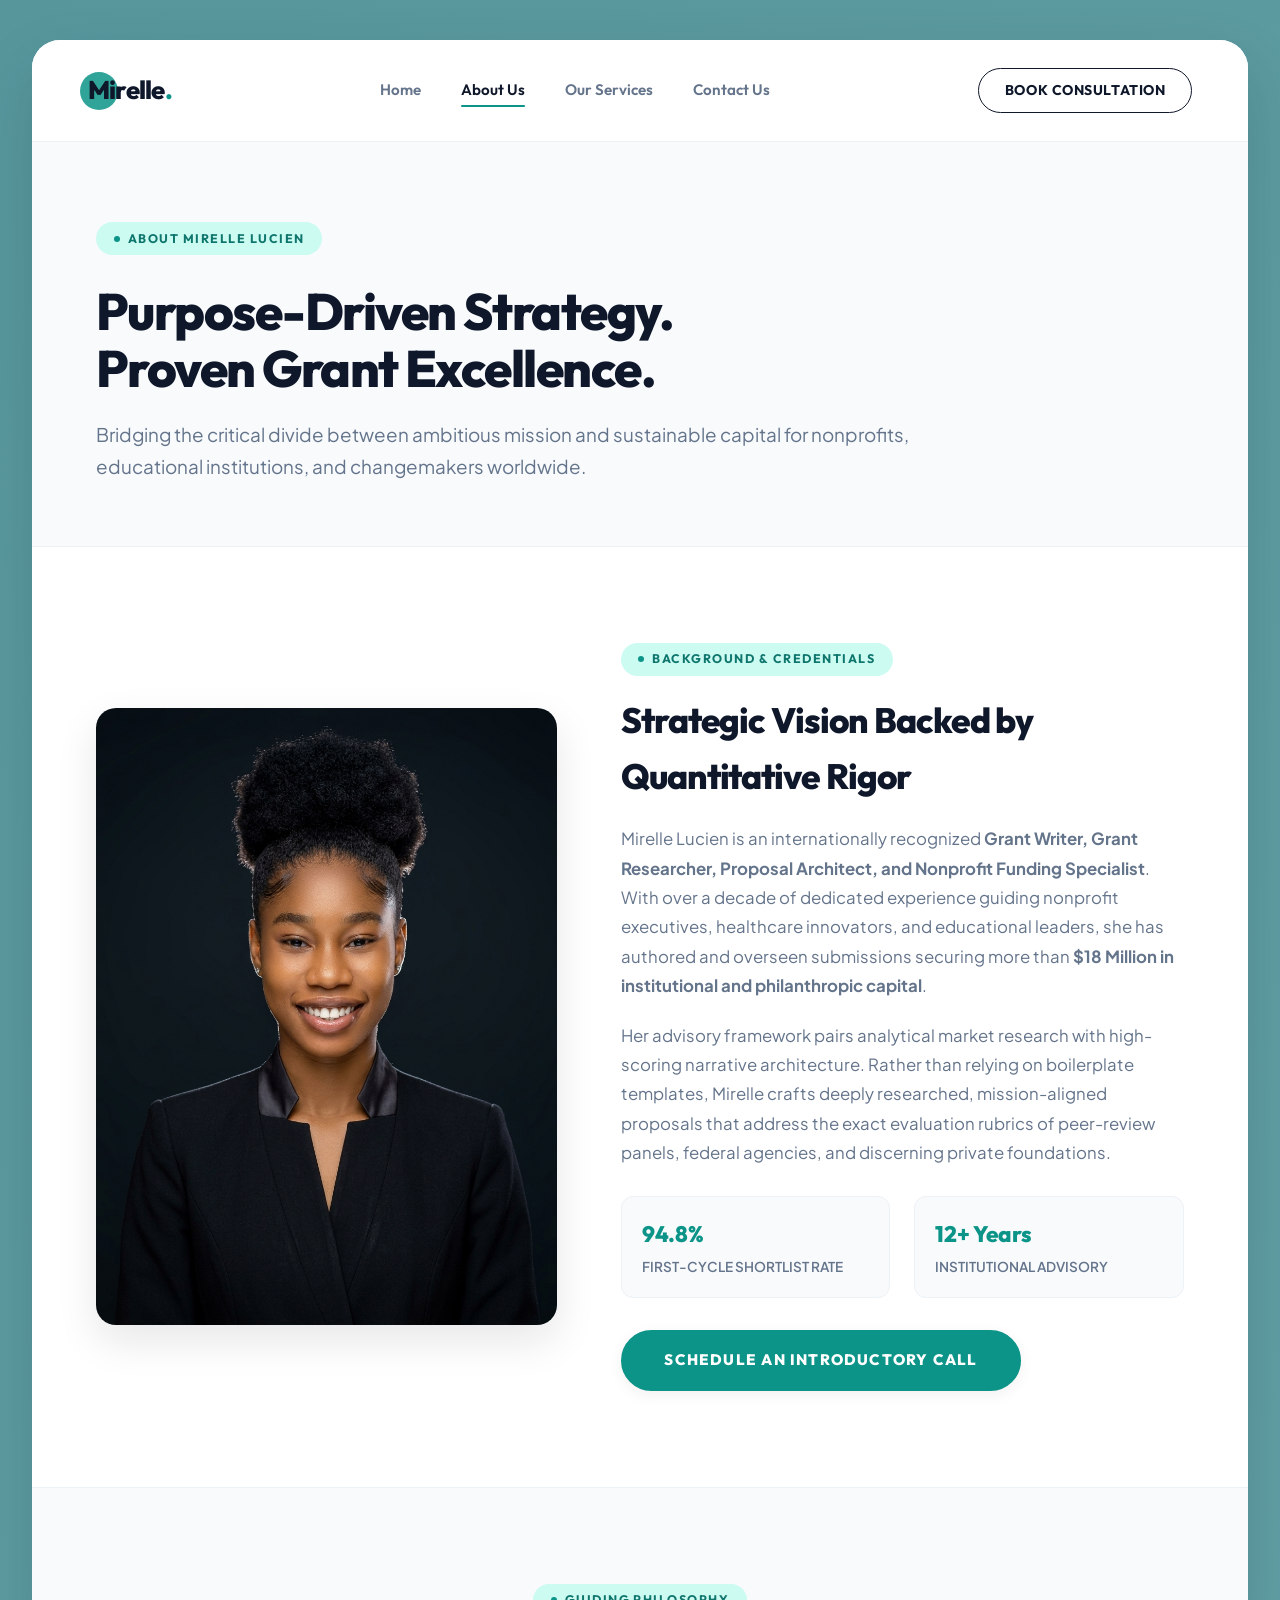
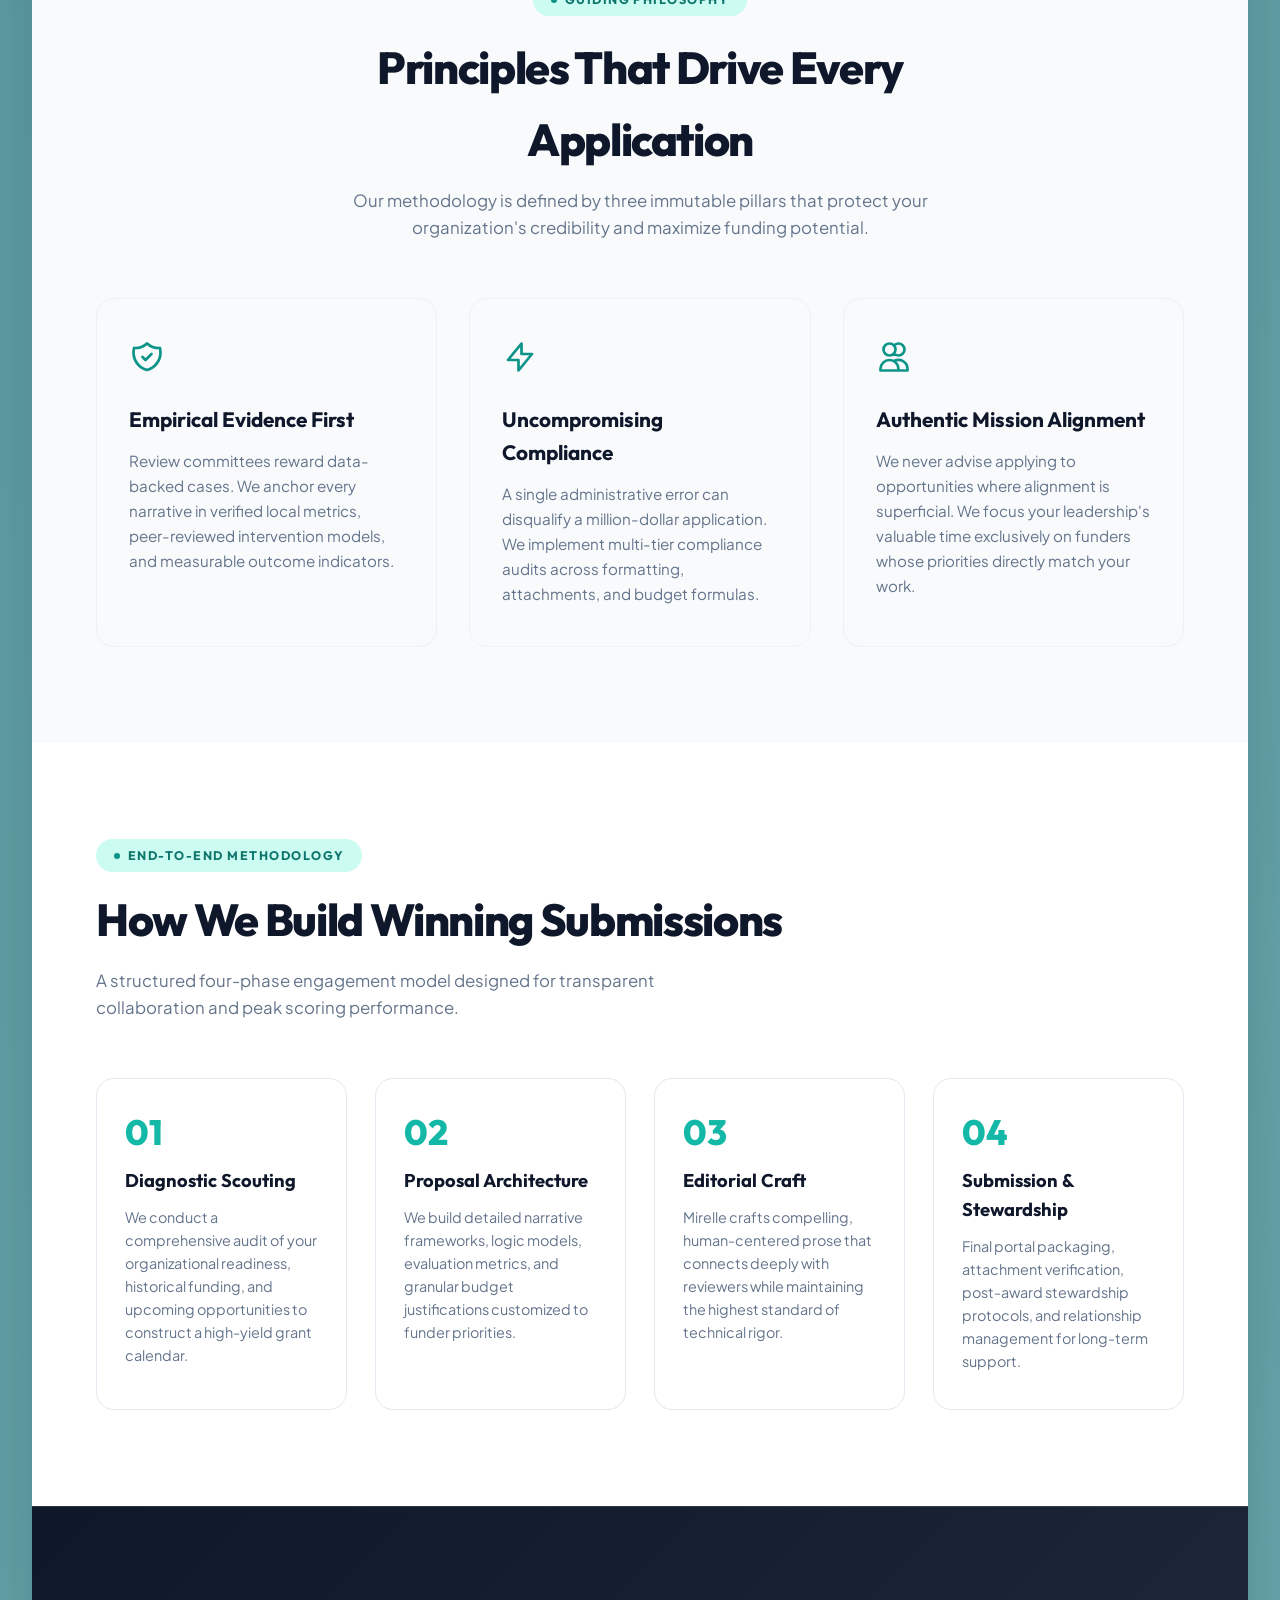
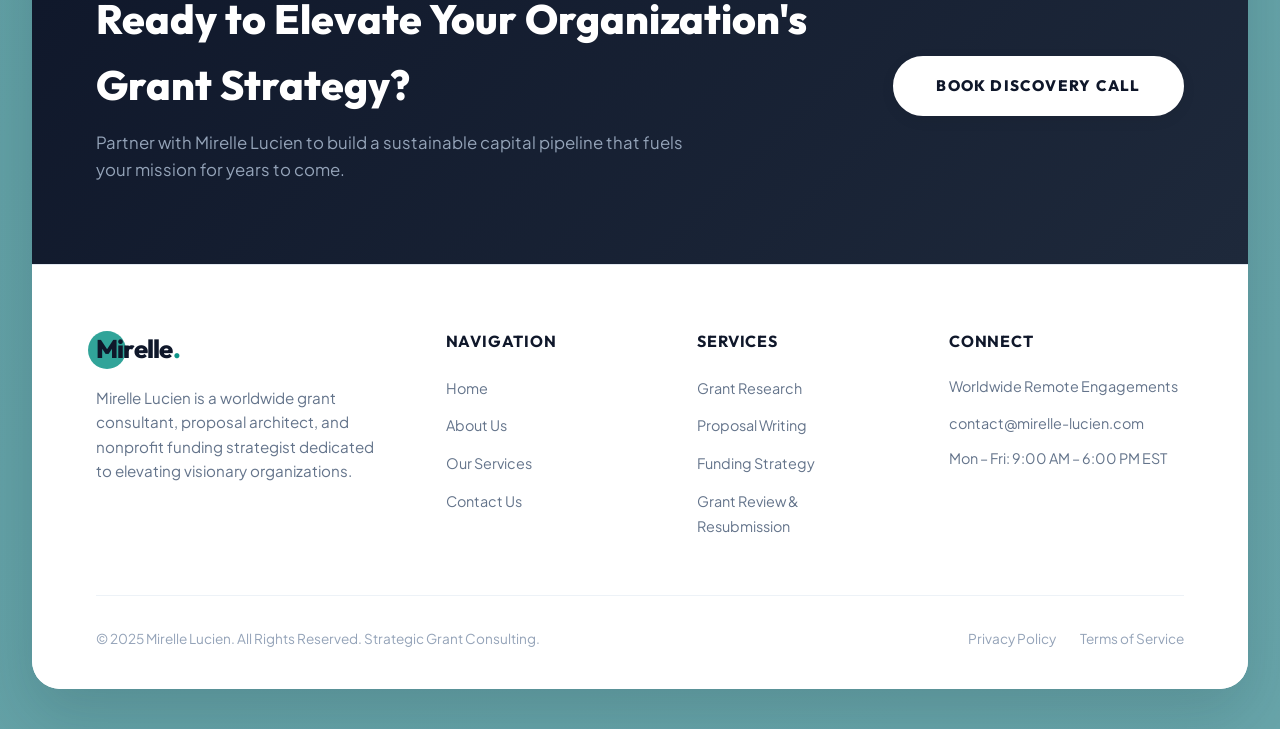
==== about.html @ 36397c17 "feat: complete 4-page website redesign matching reference layout" ====
<!DOCTYPE html>
<html lang="en">
<head>
  <meta charset="UTF-8">
  <meta name="viewport" content="width=device-width, initial-scale=1.0">
  <title>About Mirelle Lucien — Strategic Grant Consultant & Funding Specialist</title>
  <meta name="description" content="Learn about Mirelle Lucien's background, methodology, and track record securing over $18M in grant awards for non-profits and institutions worldwide.">
  
  <!-- Favicon -->
  <link rel="icon" href="data:image/svg+xml,<svg xmlns=%22http://www.w3.org/2000/svg%22 viewBox=%220 0 100 100%22><circle cx=%2250%22 cy=%2250%22 r=%2250%22 fill=%22%230d9488%22/><text y=%22.7em%22 x=%2250%22 text-anchor=%22middle%22 font-size=%2260%22 font-family=%22sans-serif%22 font-weight=%22bold%22 fill=%22white%22>M</text></svg>">

  <!-- Stylesheet -->
  <link rel="stylesheet" href="styles.css">
</head>
<body>

  <!-- OUTER CANVAS WRAPPER -->
  <div class="page-canvas-wrapper">
    <main class="main-floating-card">

      <!-- ======================================================================
           HEADER NAVIGATION
           ====================================================================== -->
      <header class="site-header" id="siteHeader">
        <div class="header-container">
          <a href="index.html" class="brand-logo" aria-label="Mirelle Lucien Homepage">
            <span class="logo-bubble-accent" aria-hidden="true"></span>
            <span class="logo-text">Mirelle<span class="logo-dot">.</span></span>
          </a>

          <nav class="desktop-nav" aria-label="Primary Navigation">
            <a href="index.html" class="nav-link">Home</a>
            <a href="about.html" class="nav-link active">About Us</a>
            <a href="services.html" class="nav-link">Our Services</a>
            <a href="contact.html" class="nav-link">Contact Us</a>
          </nav>

          <div class="header-actions">
            <a href="contact.html" class="btn-header-cta">Book Consultation</a>
            <button class="mobile-menu-trigger" id="mobileMenuOpen" aria-label="Open mobile menu">
              <span></span>
              <span></span>
              <span></span>
            </button>
          </div>
        </div>
      </header>

      <!-- Mobile Navigation Drawer -->
      <div class="mobile-drawer-overlay" id="mobileDrawerOverlay"></div>
      <aside class="mobile-nav-drawer" id="mobileNavDrawer" aria-label="Mobile Navigation">
        <div class="drawer-header">
          <a href="index.html" class="brand-logo">
            <span class="logo-bubble-accent" aria-hidden="true"></span>
            <span class="logo-text">Mirelle<span class="logo-dot">.</span></span>
          </a>
          <button class="drawer-close" id="mobileMenuClose" aria-label="Close menu">&times;</button>
        </div>

        <nav class="mobile-links">
          <a href="index.html" class="mobile-link">Home</a>
          <a href="about.html" class="mobile-link active">About Us</a>
          <a href="services.html" class="mobile-link">Our Services</a>
          <a href="contact.html" class="mobile-link">Contact Us</a>
        </nav>

        <div style="margin-top: auto;">
          <a href="contact.html" class="btn-ref-pill btn-ref-pill-teal" style="width: 100%; text-align: center;">Book Consultation</a>
          <p style="font-size: 0.85rem; color: var(--text-muted); text-align: center; margin-top: 1rem;">
            Serving Visionary Clients Worldwide
          </p>
        </div>
      </aside>

      <!-- ======================================================================
           INNER PAGE HERO
           ====================================================================== -->
      <section class="inner-page-hero">
        <div class="inner-hero-container">
          <div class="hero-eyebrow-pill">
            <span class="hero-eyebrow-dot"></span>
            About Mirelle Lucien
          </div>
          <h1 class="inner-page-title">
            Purpose-Driven Strategy. <br>
            <span class="text-teal-highlight">Proven Grant Excellence.</span>
          </h1>
          <p class="inner-page-lead">
            Bridging the critical divide between ambitious mission and sustainable capital for nonprofits, educational institutions, and changemakers worldwide.
          </p>
        </div>
      </section>

      <!-- ======================================================================
           EDITORIAL BIOGRAPHY & PORTRAIT
           ====================================================================== -->
      <section class="about-editorial-section">
        <div class="about-editorial-grid">
          
          <!-- Portrait Image Frame -->
          <div class="about-img-frame">
            <img 
              src="assets/images/mirelle-portrait-suit.jpg" 
              alt="Mirelle Lucien — Grant Writer & Nonprofit Funding Specialist"
            >
          </div>

          <!-- Editorial Narrative -->
          <div>
            <div class="hero-eyebrow-pill" style="margin-bottom: 1rem;">
              <span class="hero-eyebrow-dot"></span>
              Background & Credentials
            </div>
            <h2 class="section-main-title" style="font-size: 2.2rem; margin-bottom: 1.25rem;">
              Strategic Vision Backed by Quantitative Rigor
            </h2>
            <p style="color: var(--text-muted); font-size: 1.05rem; line-height: 1.75; margin-bottom: 1.25rem;">
              Mirelle Lucien is an internationally recognized <strong>Grant Writer, Grant Researcher, Proposal Architect, and Nonprofit Funding Specialist</strong>. With over a decade of dedicated experience guiding nonprofit executives, healthcare innovators, and educational leaders, she has authored and overseen submissions securing more than <strong>$18 Million in institutional and philanthropic capital</strong>.
            </p>
            <p style="color: var(--text-muted); font-size: 1.05rem; line-height: 1.75; margin-bottom: 1.75rem;">
              Her advisory framework pairs analytical market research with high-scoring narrative architecture. Rather than relying on boilerplate templates, Mirelle crafts deeply researched, mission-aligned proposals that address the exact evaluation rubrics of peer-review panels, federal agencies, and discerning private foundations.
            </p>

            <div style="display: grid; grid-template-columns: 1fr 1fr; gap: 1.5rem; margin-bottom: 2rem;">
              <div style="padding: 1.25rem; background: var(--hero-bg); border-radius: 12px; border: 1px solid var(--surface-border-subtle);">
                <div style="font-family: var(--font-heading); font-size: 1.4rem; font-weight: 800; color: var(--teal-primary);">94.8%</div>
                <div style="font-size: 0.85rem; color: var(--text-muted); font-weight: 600; text-transform: uppercase; margin-top: 0.2rem;">First-Cycle Shortlist Rate</div>
              </div>
              <div style="padding: 1.25rem; background: var(--hero-bg); border-radius: 12px; border: 1px solid var(--surface-border-subtle);">
                <div style="font-family: var(--font-heading); font-size: 1.4rem; font-weight: 800; color: var(--teal-primary);">12+ Years</div>
                <div style="font-size: 0.85rem; color: var(--text-muted); font-weight: 600; text-transform: uppercase; margin-top: 0.2rem;">Institutional Advisory</div>
              </div>
            </div>

            <a href="contact.html" class="btn-ref-pill btn-ref-pill-teal">Schedule an Introductory Call</a>
          </div>

        </div>
      </section>

      <!-- ======================================================================
           CORE VALUES & PHILOSOPHY
           ====================================================================== -->
      <section style="padding: 6rem 4rem; background: var(--hero-bg); border-top: 1px solid var(--surface-border-subtle);">
        <div class="section-header-wrap" style="text-align: center; max-width: 680px; margin: 0 auto 3.5rem;">
          <div class="hero-eyebrow-pill" style="margin-bottom: 1rem;">
            <span class="hero-eyebrow-dot"></span>
            Guiding Philosophy
          </div>
          <h2 class="section-main-title">Principles That Drive Every Application</h2>
          <p class="section-desc-line" style="margin: 0 auto;">
            Our methodology is defined by three immutable pillars that protect your organization's credibility and maximize funding potential.
          </p>
        </div>

        <div class="values-grid">
          <div class="value-card">
            <div class="value-card-icon">
              <svg width="36" height="36" fill="none" stroke="currentColor" stroke-width="1.8" viewBox="0 0 24 24">
                <path stroke-linecap="round" stroke-linejoin="round" d="M9 12l2 2 4-4m5.618-4.016A11.955 11.955 0 0112 2.944a11.955 11.955 0 01-8.618 3.04A12.02 12.02 0 003 9c0 5.591 3.824 10.29 9 11.622 5.176-1.332 9-6.03 9-11.622 0-1.042-.133-2.052-.382-3.016z"/>
              </svg>
            </div>
            <h3 class="value-card-title">Empirical Evidence First</h3>
            <p class="value-card-desc">
              Review committees reward data-backed cases. We anchor every narrative in verified local metrics, peer-reviewed intervention models, and measurable outcome indicators.
            </p>
          </div>

          <div class="value-card">
            <div class="value-card-icon">
              <svg width="36" height="36" fill="none" stroke="currentColor" stroke-width="1.8" viewBox="0 0 24 24">
                <path stroke-linecap="round" stroke-linejoin="round" d="M13 10V3L4 14h7v7l9-11h-7z"/>
              </svg>
            </div>
            <h3 class="value-card-title">Uncompromising Compliance</h3>
            <p class="value-card-desc">
              A single administrative error can disqualify a million-dollar application. We implement multi-tier compliance audits across formatting, attachments, and budget formulas.
            </p>
          </div>

          <div class="value-card">
            <div class="value-card-icon">
              <svg width="36" height="36" fill="none" stroke="currentColor" stroke-width="1.8" viewBox="0 0 24 24">
                <path stroke-linecap="round" stroke-linejoin="round" d="M12 4.354a4 4 0 110 5.292M15 21H3v-1a6 6 0 0112 0v1zm0 0h6v-1a6 6 0 00-9-5.197M13 7a4 4 0 11-8 0 4 4 0 018 0z"/>
              </svg>
            </div>
            <h3 class="value-card-title">Authentic Mission Alignment</h3>
            <p class="value-card-desc">
              We never advise applying to opportunities where alignment is superficial. We focus your leadership's valuable time exclusively on funders whose priorities directly match your work.
            </p>
          </div>
        </div>
      </section>

      <!-- ======================================================================
           STRATEGIC PROCESS / METHODOLOGY
           ====================================================================== -->
      <section style="padding: 6rem 4rem; background: #ffffff;">
        <div class="section-header-wrap">
          <div class="hero-eyebrow-pill" style="margin-bottom: 0.75rem;">
            <span class="hero-eyebrow-dot"></span>
            End-to-End Methodology
          </div>
          <h2 class="section-main-title">How We Build Winning Submissions</h2>
          <p class="section-desc-line">
            A structured four-phase engagement model designed for transparent collaboration and peak scoring performance.
          </p>
        </div>

        <div class="process-grid">
          <div class="process-step-card">
            <div class="process-step-num">01</div>
            <h3 class="process-step-title">Diagnostic Scouting</h3>
            <p class="process-step-desc">
              We conduct a comprehensive audit of your organizational readiness, historical funding, and upcoming opportunities to construct a high-yield grant calendar.
            </p>
          </div>

          <div class="process-step-card">
            <div class="process-step-num">02</div>
            <h3 class="process-step-title">Proposal Architecture</h3>
            <p class="process-step-desc">
              We build detailed narrative frameworks, logic models, evaluation metrics, and granular budget justifications customized to funder priorities.
            </p>
          </div>

          <div class="process-step-card">
            <div class="process-step-num">03</div>
            <h3 class="process-step-title">Editorial Craft</h3>
            <p class="process-step-desc">
              Mirelle crafts compelling, human-centered prose that connects deeply with reviewers while maintaining the highest standard of technical rigor.
            </p>
          </div>

          <div class="process-step-card">
            <div class="process-step-num">04</div>
            <h3 class="process-step-title">Submission & Stewardship</h3>
            <p class="process-step-desc">
              Final portal packaging, attachment verification, post-award stewardship protocols, and relationship management for long-term support.
            </p>
          </div>
        </div>
      </section>

      <!-- ======================================================================
           FOOTER CTA BANNER
           ====================================================================== -->
      <section class="footer-cta-banner">
        <div class="footer-cta-text">
          <h2>Ready to Elevate Your Organization's Grant Strategy?</h2>
          <p>
            Partner with Mirelle Lucien to build a sustainable capital pipeline that fuels your mission for years to come.
          </p>
        </div>
        <div>
          <a href="contact.html" class="btn-ref-pill btn-ref-pill-teal" style="background: #ffffff; color: #0f172a; border-color: #ffffff; white-space: nowrap;">
            Book Discovery Call
          </a>
        </div>
      </section>

      <!-- SITE FOOTER -->
      <footer class="site-footer">
        <div class="footer-top-grid">
          <div>
            <a href="index.html" class="brand-logo" aria-label="Mirelle Lucien Homepage">
              <span class="logo-bubble-accent" aria-hidden="true"></span>
              <span class="logo-text">Mirelle<span class="logo-dot">.</span></span>
            </a>
            <p class="footer-brand-p">
              Mirelle Lucien is a worldwide grant consultant, proposal architect, and nonprofit funding strategist dedicated to elevating visionary organizations.
            </p>
          </div>

          <div>
            <h4 class="footer-col-title">Navigation</h4>
            <ul class="footer-links-list">
              <li><a href="index.html">Home</a></li>
              <li><a href="about.html">About Us</a></li>
              <li><a href="services.html">Our Services</a></li>
              <li><a href="contact.html">Contact Us</a></li>
            </ul>
          </div>

          <div>
            <h4 class="footer-col-title">Services</h4>
            <ul class="footer-links-list">
              <li><a href="services.html#research">Grant Research</a></li>
              <li><a href="services.html#writing">Proposal Writing</a></li>
              <li><a href="services.html#strategy">Funding Strategy</a></li>
              <li><a href="services.html#audit">Grant Review & Resubmission</a></li>
            </ul>
          </div>

          <div>
            <h4 class="footer-col-title">Connect</h4>
            <ul class="footer-links-list">
              <li style="color: var(--text-muted); font-size: 0.9rem;">Worldwide Remote Engagements</li>
              <li><a href="mailto:contact@mirelle-lucien.com">contact@mirelle-lucien.com</a></li>
              <li style="color: var(--text-muted); font-size: 0.9rem;">Mon – Fri: 9:00 AM – 6:00 PM EST</li>
            </ul>
          </div>
        </div>

        <div class="footer-bottom-bar">
          <div>
            &copy; 2025 Mirelle Lucien. All Rights Reserved. Strategic Grant Consulting.
          </div>
          <div style="display: flex; gap: 1.5rem;">
            <a href="about.html" style="color: var(--text-light);">Privacy Policy</a>
            <a href="about.html" style="color: var(--text-light);">Terms of Service</a>
          </div>
        </div>
      </footer>

    </main>
  </div>

  <script src="app.js"></script>
</body>
</html>
---- styles.css ----
/* ==========================================================================
   MIRELLE LUCIEN — STRATEGIC GRANT CONSULTING
   Design System Matching Award-Winning Reference Layout
   ========================================================================== */

@import url('https://fonts.googleapis.com/css2?family=Outfit:wght@300;400;500;600;700;800;900&family=Plus+Jakarta+Sans:wght@300;400;500;600;700&display=swap');

/* --------------------------------------------------------------------------
   CSS VARIABLES & DESIGN TOKENS
   -------------------------------------------------------------------------- */
:root {
  /* Reference Outer Canvas (Muted Soft Teal) */
  --canvas-bg: #5c9fa4;
  --canvas-bg-light: #6eaab0;
  
  /* Main Card & Surfaces */
  --card-bg: #ffffff;
  --hero-bg: #f8fafc;
  --surface-alt: #f1f5f9;
  --surface-border: #e2e8f0;
  --surface-border-subtle: #edf2f7;

  /* Signature Accents */
  --teal-primary: #0d9488;
  --teal-dark: #0f766e;
  --teal-light: #14b8a6;
  --teal-pale: #ccfbf1;
  --cyan-accent: #06b6d4;
  --cyan-pale: #e0f2fe;

  /* Typography */
  --text-main: #0f172a;
  --text-heading: #0f172a;
  --text-muted: #64748b;
  --text-light: #94a3b8;
  --text-white: #ffffff;

  /* Fonts */
  --font-heading: 'Outfit', -apple-system, BlinkMacSystemFont, "Segoe UI", Roboto, sans-serif;
  --font-body: 'Plus Jakarta Sans', -apple-system, BlinkMacSystemFont, "Segoe UI", Roboto, sans-serif;

  /* Radii & Shadows */
  --radius-card: 28px;
  --radius-pill: 9999px;
  --radius-md: 16px;
  --radius-sm: 8px;
  --shadow-card: 0 25px 60px rgba(15, 35, 45, 0.16);
  --shadow-subtle: 0 4px 20px rgba(15, 23, 42, 0.05);
  --shadow-hover: 0 12px 30px rgba(13, 148, 136, 0.12);

  /* Transitions */
  --ease-smooth: all 0.35s cubic-bezier(0.16, 1, 0.3, 1);
}

/* --------------------------------------------------------------------------
   RESET & FOUNDATIONS
   -------------------------------------------------------------------------- */
*, *::before, *::after {
  box-sizing: border-box;
  margin: 0;
  padding: 0;
}

html {
  scroll-behavior: smooth;
  font-size: 16px;
}

body {
  font-family: var(--font-body);
  background-color: var(--canvas-bg);
  color: var(--text-main);
  line-height: 1.6;
  -webkit-font-smoothing: antialiased;
  -moz-osx-font-smoothing: grayscale;
  min-height: 100vh;
}

a {
  color: inherit;
  text-decoration: none;
}

img {
  max-width: 100%;
  height: auto;
  display: block;
}

button {
  font-family: inherit;
  cursor: pointer;
  border: none;
  background: none;
}

/* --------------------------------------------------------------------------
   OUTER CANVAS & FLOATING CARD ARCHITECTURE (Reference Style)
   -------------------------------------------------------------------------- */
.page-canvas-wrapper {
  width: 100%;
  min-height: 100vh;
  padding: 2.5rem 2rem;
  display: flex;
  justify-content: center;
  align-items: flex-start;
  background: linear-gradient(135deg, #57979c 0%, #68a5aa 100%);
}

.main-floating-card {
  width: 100%;
  max-width: 1380px;
  background: var(--card-bg);
  border-radius: var(--radius-card);
  box-shadow: var(--shadow-card);
  overflow: hidden;
  position: relative;
}

/* --------------------------------------------------------------------------
   HEADER NAVIGATION (Portfo. Reference Aesthetic)
   -------------------------------------------------------------------------- */
.site-header {
  width: 100%;
  padding: 1.75rem 3.5rem;
  background: #ffffff;
  border-bottom: 1px solid var(--surface-border-subtle);
  position: sticky;
  top: 0;
  z-index: 100;
  transition: var(--ease-smooth);
}

.site-header.scrolled {
  padding: 1.25rem 3.5rem;
  box-shadow: 0 4px 20px rgba(0, 0, 0, 0.05);
}

.header-container {
  display: flex;
  align-items: center;
  justify-content: space-between;
}

/* Reference Style Logo ("Portfo." Style with Teal Bubble) */
.brand-logo {
  display: flex;
  align-items: center;
  gap: 0.2rem;
  position: relative;
}

.logo-bubble-accent {
  width: 38px;
  height: 38px;
  background: var(--teal-primary);
  border-radius: 50%;
  position: absolute;
  left: -8px;
  top: 50%;
  transform: translateY(-50%);
  opacity: 0.85;
  z-index: 1;
}

.logo-text {
  font-family: var(--font-heading);
  font-size: 1.6rem;
  font-weight: 800;
  letter-spacing: -0.03em;
  color: var(--text-main);
  position: relative;
  z-index: 2;
}

.logo-dot {
  color: var(--teal-primary);
}

/* Desktop Navigation Links */
.desktop-nav {
  display: flex;
  align-items: center;
  gap: 2.5rem;
}

.nav-link {
  font-family: var(--font-heading);
  font-size: 0.95rem;
  font-weight: 600;
  color: var(--text-muted);
  transition: var(--ease-smooth);
  position: relative;
}

.nav-link:hover,
.nav-link.active {
  color: var(--text-main);
}

.nav-link.active::after {
  content: '';
  position: absolute;
  bottom: -4px;
  left: 0;
  width: 100%;
  height: 2px;
  background: var(--teal-primary);
  border-radius: 2px;
}

/* Header Actions */
.header-actions {
  display: flex;
  align-items: center;
  gap: 1.25rem;
}

.btn-header-cta {
  display: inline-flex;
  align-items: center;
  justify-content: center;
  padding: 0.65rem 1.6rem;
  font-family: var(--font-heading);
  font-size: 0.88rem;
  font-weight: 700;
  letter-spacing: 0.04em;
  text-transform: uppercase;
  color: var(--text-main);
  background: transparent;
  border: 1.5px solid var(--text-main);
  border-radius: var(--radius-pill);
  transition: var(--ease-smooth);
}

.btn-header-cta:hover {
  background: var(--text-main);
  color: #ffffff;
  transform: translateY(-1px);
}

.mobile-menu-trigger {
  display: none;
  flex-direction: column;
  gap: 5px;
  padding: 6px;
}

.mobile-menu-trigger span {
  width: 24px;
  height: 2.5px;
  background-color: var(--text-main);
  border-radius: 2px;
  transition: var(--ease-smooth);
}

/* Mobile Drawer */
.mobile-nav-drawer {
  position: fixed;
  top: 0;
  right: -100%;
  width: 85%;
  max-width: 360px;
  height: 100%;
  background: #ffffff;
  z-index: 200;
  box-shadow: -10px 0 40px rgba(0, 0, 0, 0.15);
  display: flex;
  flex-direction: column;
  padding: 2.5rem 2rem;
  transition: right 0.4s cubic-bezier(0.16, 1, 0.3, 1);
}

.mobile-nav-drawer.active {
  right: 0;
}

.mobile-drawer-overlay {
  position: fixed;
  inset: 0;
  background: rgba(15, 23, 42, 0.4);
  backdrop-filter: blur(4px);
  z-index: 190;
  opacity: 0;
  visibility: hidden;
  transition: var(--ease-smooth);
}

.mobile-drawer-overlay.active {
  opacity: 1;
  visibility: visible;
}

.drawer-header {
  display: flex;
  align-items: center;
  justify-content: space-between;
  margin-bottom: 2.5rem;
}

.drawer-close {
  font-size: 2rem;
  color: var(--text-main);
  line-height: 1;
}

.mobile-links {
  display: flex;
  flex-direction: column;
  gap: 1.5rem;
  margin-bottom: 2.5rem;
}

.mobile-link {
  font-family: var(--font-heading);
  font-size: 1.25rem;
  font-weight: 700;
  color: var(--text-muted);
}

.mobile-link.active,
.mobile-link:hover {
  color: var(--teal-primary);
}

/* --------------------------------------------------------------------------
   REFERENCE-ACCURATE HERO SECTION (Single / Non-Sliding)
   -------------------------------------------------------------------------- */
.ref-hero-section {
  position: relative;
  background-color: var(--hero-bg);
  padding: 5rem 4rem 6rem;
  overflow: hidden;
}

.ref-hero-grid {
  display: grid;
  grid-template-columns: 1.05fr 1fr;
  align-items: center;
  gap: 3.5rem;
  position: relative;
  z-index: 5;
}

/* Hero Left Column: Editorial Typography */
.ref-hero-left {
  max-width: 580px;
}

.hero-eyebrow-pill {
  display: inline-flex;
  align-items: center;
  gap: 0.5rem;
  padding: 0.4rem 1.1rem;
  background: var(--teal-pale);
  color: var(--teal-dark);
  font-family: var(--font-heading);
  font-size: 0.78rem;
  font-weight: 700;
  letter-spacing: 0.12em;
  text-transform: uppercase;
  border-radius: var(--radius-pill);
  margin-bottom: 1.75rem;
}

.hero-eyebrow-dot {
  width: 6px;
  height: 6px;
  background: var(--teal-primary);
  border-radius: 50%;
}

.ref-hero-title {
  font-family: var(--font-heading);
  font-size: clamp(2.8rem, 4.8vw, 4.4rem);
  font-weight: 800;
  line-height: 1.08;
  letter-spacing: -0.035em;
  color: var(--text-main);
  margin-bottom: 1.5rem;
}

.ref-hero-title span.text-teal-highlight {
  color: var(--teal-primary);
}

.ref-hero-subtitle {
  font-size: 1.12rem;
  color: var(--text-muted);
  line-height: 1.75;
  margin-bottom: 2.5rem;
}

/* Reference Style Contact Pill Button */
.btn-ref-pill {
  display: inline-flex;
  align-items: center;
  justify-content: center;
  padding: 1rem 2.6rem;
  font-family: var(--font-heading);
  font-size: 0.95rem;
  font-weight: 800;
  letter-spacing: 0.08em;
  text-transform: uppercase;
  color: var(--text-main);
  background: #ffffff;
  border: 2px solid var(--text-main);
  border-radius: var(--radius-pill);
  box-shadow: 0 4px 15px rgba(0, 0, 0, 0.06);
  transition: var(--ease-smooth);
}

.btn-ref-pill:hover {
  background: var(--text-main);
  color: #ffffff;
  transform: translateY(-2px);
  box-shadow: 0 8px 25px rgba(15, 23, 42, 0.18);
}

.btn-ref-pill-teal {
  background: var(--teal-primary);
  color: #ffffff;
  border-color: var(--teal-primary);
}

.btn-ref-pill-teal:hover {
  background: var(--teal-dark);
  border-color: var(--teal-dark);
  color: #ffffff;
}

/* Hero Right Column: Artistic Splash Visual + Mirelle Portrait */
.ref-hero-right {
  position: relative;
  display: flex;
  align-items: center;
  justify-content: center;
}

.hero-visual-frame {
  position: relative;
  width: 100%;
  max-width: 580px;
  border-radius: var(--radius-md);
  overflow: visible;
  transition: transform 0.5s cubic-bezier(0.16, 1, 0.3, 1);
}

.hero-visual-frame:hover {
  transform: scale(1.01);
}

.hero-splash-img {
  width: 100%;
  height: auto;
  border-radius: var(--radius-md);
  filter: contrast(1.02);
}

/* Vertical Social Icons (Matching Reference Right Side) */
.vertical-social-bar {
  position: absolute;
  right: -1.75rem;
  top: 50%;
  transform: translateY(-50%);
  display: flex;
  flex-direction: column;
  gap: 0.75rem;
  padding: 0.9rem 0.6rem;
  background: #ffffff;
  border-radius: var(--radius-pill);
  box-shadow: 0 8px 25px rgba(0, 0, 0, 0.08);
  border: 1px solid var(--surface-border);
  z-index: 10;
}

.social-circle-link {
  width: 32px;
  height: 32px;
  display: flex;
  align-items: center;
  justify-content: center;
  border-radius: 50%;
  color: var(--text-muted);
  font-size: 0.85rem;
  transition: var(--ease-smooth);
}

.social-circle-link:hover {
  background: var(--teal-pale);
  color: var(--teal-primary);
  transform: scale(1.1);
}

/* Reference Curved Tab Notch with Down Arrow */
.hero-scroll-notch {
  position: absolute;
  bottom: 0;
  left: 50%;
  transform: translateX(-50%);
  width: 80px;
  height: 36px;
  background: #ffffff;
  border-top-left-radius: 40px;
  border-top-right-radius: 40px;
  display: flex;
  align-items: center;
  justify-content: center;
  z-index: 15;
  box-shadow: 0 -4px 10px rgba(0, 0, 0, 0.03);
}

.hero-scroll-notch a {
  color: var(--text-main);
  display: flex;
  align-items: center;
  justify-content: center;
  animation: bounceDown 2s infinite ease-in-out;
}

@keyframes bounceDown {
  0%, 100% { transform: translateY(0); }
  50% { transform: translateY(4px); }
}

/* --------------------------------------------------------------------------
   OUR SERVICES SECTION (3 Clean Rounded Cards from Reference)
   -------------------------------------------------------------------------- */
.services-section {
  padding: 6rem 4rem;
  background: #ffffff;
  position: relative;
}

.section-header-wrap {
  margin-bottom: 3.5rem;
}

.section-main-title {
  font-family: var(--font-heading);
  font-size: clamp(2.2rem, 3.5vw, 3rem);
  font-weight: 800;
  letter-spacing: -0.03em;
  color: var(--text-main);
  margin-bottom: 0.75rem;
}

.section-desc-line {
  font-size: 1.05rem;
  color: var(--text-muted);
  max-width: 600px;
}

/* 3 Clean Rounded Cards Grid */
.ref-services-grid {
  display: grid;
  grid-template-columns: repeat(3, 1fr);
  gap: 2rem;
}

.service-card-ref {
  padding: 2.75rem 2.25rem;
  background: #ffffff;
  border: 1.5px solid var(--surface-border);
  border-radius: 20px;
  display: flex;
  flex-direction: column;
  justify-content: space-between;
  min-height: 280px;
  transition: var(--ease-smooth);
  position: relative;
}

.service-card-ref:hover {
  border-color: var(--teal-primary);
  transform: translateY(-5px);
  box-shadow: var(--shadow-hover);
}

.service-card-icon {
  width: 44px;
  height: 44px;
  color: var(--teal-primary);
  margin-bottom: 1.75rem;
}

.service-card-title {
  font-family: var(--font-heading);
  font-size: 1.45rem;
  font-weight: 700;
  color: var(--text-main);
  margin-bottom: 0.85rem;
}

.service-card-desc {
  font-size: 0.95rem;
  color: var(--text-muted);
  line-height: 1.65;
  margin-bottom: 1.5rem;
}

.service-card-link {
  font-family: var(--font-heading);
  font-size: 0.88rem;
  font-weight: 700;
  color: var(--teal-primary);
  display: inline-flex;
  align-items: center;
  gap: 0.4rem;
  margin-top: auto;
  transition: var(--ease-smooth);
}

.service-card-link:hover {
  color: var(--teal-dark);
  gap: 0.7rem;
}

/* --------------------------------------------------------------------------
   AWARDS & RECOGNITIONS / STATS SECTION (Reference Style)
   -------------------------------------------------------------------------- */
.awards-stats-section {
  padding: 5.5rem 4rem;
  background: var(--hero-bg);
  border-top: 1px solid var(--surface-border-subtle);
  border-bottom: 1px solid var(--surface-border-subtle);
}

.awards-stats-grid {
  display: grid;
  grid-template-columns: 1fr 1fr;
  gap: 4rem;
  align-items: center;
}

/* Awards Cards Grid */
.awards-list-grid {
  display: grid;
  grid-template-columns: 1fr 1fr;
  gap: 1.25rem;
  margin-top: 1.75rem;
}

.award-item-card {
  padding: 1.25rem 1.4rem;
  background: #ffffff;
  border: 1px solid var(--surface-border);
  border-radius: var(--radius-sm);
  display: flex;
  flex-direction: column;
}

.award-year {
  font-size: 0.72rem;
  font-weight: 700;
  color: var(--teal-primary);
  letter-spacing: 0.08em;
  margin-bottom: 0.25rem;
}

.award-name {
  font-family: var(--font-heading);
  font-size: 0.95rem;
  font-weight: 700;
  color: var(--text-main);
  line-height: 1.3;
}

.award-issuer {
  font-size: 0.75rem;
  color: var(--text-light);
  margin-top: 0.25rem;
}

/* Big Bold Numbers / Metrics */
.big-stats-row {
  display: flex;
  align-items: baseline;
  justify-content: space-between;
  gap: 2rem;
  padding-top: 2rem;
}

.stat-metric-unit {
  display: flex;
  flex-direction: column;
}

.stat-big-number {
  font-family: var(--font-heading);
  font-size: clamp(2.8rem, 4.2vw, 3.8rem);
  font-weight: 800;
  line-height: 1;
  color: var(--text-main);
  letter-spacing: -0.04em;
}

.stat-label-text {
  font-size: 0.85rem;
  font-weight: 600;
  color: var(--text-muted);
  margin-top: 0.4rem;
  text-transform: uppercase;
  letter-spacing: 0.05em;
}

/* --------------------------------------------------------------------------
   TESTIMONIALS SECTION (Reference Style Quote Carousel)
   -------------------------------------------------------------------------- */
.testimonials-section {
  padding: 6rem 4rem;
  background: #ffffff;
}

.testimonials-grid {
  display: grid;
  grid-template-columns: repeat(3, 1fr);
  gap: 2rem;
  margin-top: 3rem;
}

.testimonial-card-ref {
  padding: 2.25rem;
  background: var(--hero-bg);
  border-radius: 18px;
  border: 1px solid var(--surface-border-subtle);
  display: flex;
  flex-direction: column;
  justify-content: space-between;
}

.testimonial-quote {
  font-size: 0.96rem;
  color: var(--text-muted);
  line-height: 1.7;
  margin-bottom: 1.75rem;
  font-style: italic;
}

.testimonial-author-wrap {
  display: flex;
  flex-direction: column;
}

.testimonial-author-name {
  font-family: var(--font-heading);
  font-size: 1.05rem;
  font-weight: 700;
  color: var(--text-main);
}

.testimonial-author-role {
  font-size: 0.78rem;
  color: var(--teal-primary);
  font-weight: 600;
}

/* --------------------------------------------------------------------------
   LATEST NEWS & INSIGHTS (Reference Style 3 Image Cards)
   -------------------------------------------------------------------------- */
.news-section {
  padding: 6rem 4rem;
  background: var(--hero-bg);
  border-top: 1px solid var(--surface-border-subtle);
}

.news-cards-grid {
  display: grid;
  grid-template-columns: repeat(3, 1fr);
  gap: 2rem;
  margin-top: 3rem;
}

.news-card-ref {
  background: #ffffff;
  border-radius: 18px;
  overflow: hidden;
  border: 1px solid var(--surface-border-subtle);
  transition: var(--ease-smooth);
  display: flex;
  flex-direction: column;
}

.news-card-ref:hover {
  transform: translateY(-4px);
  box-shadow: 0 12px 30px rgba(0, 0, 0, 0.08);
}

.news-img-box {
  width: 100%;
  height: 200px;
  background-color: var(--teal-pale);
  overflow: hidden;
}

.news-img-box img {
  width: 100%;
  height: 100%;
  object-fit: cover;
  transition: transform 0.6s var(--ease-smooth);
}

.news-card-ref:hover .news-img-box img {
  transform: scale(1.05);
}

.news-card-body {
  padding: 1.75rem;
  display: flex;
  flex-direction: column;
  flex-grow: 1;
}

.news-tag {
  font-size: 0.75rem;
  font-weight: 700;
  color: var(--teal-primary);
  text-transform: uppercase;
  letter-spacing: 0.06em;
  margin-bottom: 0.5rem;
}

.news-title {
  font-family: var(--font-heading);
  font-size: 1.15rem;
  font-weight: 700;
  line-height: 1.35;
  color: var(--text-main);
  margin-bottom: 0.75rem;
}

.news-excerpt {
  font-size: 0.88rem;
  color: var(--text-muted);
  line-height: 1.6;
}

.news-cta-wrap {
  text-align: center;
  margin-top: 3.5rem;
}

/* --------------------------------------------------------------------------
   CTA SECTION & FOOTER (Clean Corporate Reference)
   -------------------------------------------------------------------------- */
.footer-cta-banner {
  padding: 5rem 4rem;
  background: linear-gradient(135deg, #0f172a 0%, #1e293b 100%);
  color: #ffffff;
  display: flex;
  align-items: center;
  justify-content: space-between;
  border-top: 1px solid rgba(255, 255, 255, 0.1);
}

.footer-cta-text h2 {
  font-family: var(--font-heading);
  font-size: clamp(2rem, 3.2vw, 2.75rem);
  font-weight: 800;
  color: #ffffff;
  margin-bottom: 0.75rem;
}

.footer-cta-text p {
  color: #94a3b8;
  font-size: 1.05rem;
  max-width: 600px;
}

.site-footer {
  padding: 4rem 4rem 2.5rem;
  background: #ffffff;
  border-top: 1px solid var(--surface-border);
}

.footer-top-grid {
  display: grid;
  grid-template-columns: 1.5fr 1fr 1fr 1.2fr;
  gap: 3.5rem;
  margin-bottom: 3.5rem;
}

.footer-brand-p {
  color: var(--text-muted);
  font-size: 0.95rem;
  margin-top: 1rem;
  max-width: 320px;
}

.footer-col-title {
  font-family: var(--font-heading);
  font-size: 1rem;
  font-weight: 700;
  color: var(--text-main);
  margin-bottom: 1.25rem;
  text-transform: uppercase;
  letter-spacing: 0.05em;
}

.footer-links-list {
  list-style: none;
  display: flex;
  flex-direction: column;
  gap: 0.75rem;
}

.footer-links-list a {
  font-size: 0.9rem;
  color: var(--text-muted);
  transition: var(--ease-smooth);
}

.footer-links-list a:hover {
  color: var(--teal-primary);
}

.footer-bottom-bar {
  display: flex;
  align-items: center;
  justify-content: space-between;
  padding-top: 2rem;
  border-top: 1px solid var(--surface-border-subtle);
  font-size: 0.85rem;
  color: var(--text-light);
}

/* --------------------------------------------------------------------------
   SHARED INNER PAGE STYLES (About, Services, Contact)
   -------------------------------------------------------------------------- */
.inner-page-hero {
  padding: 5rem 4rem 4rem;
  background-color: var(--hero-bg);
  border-bottom: 1px solid var(--surface-border-subtle);
}

.inner-hero-container {
  max-width: 820px;
}

.inner-page-title {
  font-family: var(--font-heading);
  font-size: clamp(2.5rem, 4vw, 3.6rem);
  font-weight: 800;
  line-height: 1.12;
  letter-spacing: -0.03em;
  color: var(--text-main);
  margin-bottom: 1.25rem;
}

.inner-page-lead {
  font-size: 1.18rem;
  color: var(--text-muted);
  line-height: 1.7;
}

/* About Page Specifics */
.about-editorial-section {
  padding: 6rem 4rem;
  background: #ffffff;
}

.about-editorial-grid {
  display: grid;
  grid-template-columns: 0.9fr 1.1fr;
  gap: 4rem;
  align-items: center;
}

.about-img-frame {
  border-radius: 20px;
  overflow: hidden;
  box-shadow: 0 16px 40px rgba(15, 23, 42, 0.1);
  position: relative;
}

.about-img-frame img {
  width: 100%;
  height: 100%;
  object-fit: cover;
}

/* Services Page Specifics */
.services-catalog-section {
  padding: 6rem 4rem;
  background: #ffffff;
}

.service-deep-card {
  padding: 3rem;
  border: 1.5px solid var(--surface-border);
  border-radius: 20px;
  background: #ffffff;
  margin-bottom: 2.5rem;
  transition: var(--ease-smooth);
}

.service-deep-card:hover {
  border-color: var(--teal-primary);
  box-shadow: var(--shadow-hover);
}

.service-deep-header {
  display: flex;
  align-items: center;
  gap: 1.25rem;
  margin-bottom: 1.5rem;
}

.service-deep-icon {
  width: 50px;
  height: 50px;
  background: var(--teal-pale);
  color: var(--teal-dark);
  border-radius: 12px;
  display: flex;
  align-items: center;
  justify-content: center;
}

.service-deliverables-list {
  list-style: none;
  display: grid;
  grid-template-columns: 1fr 1fr;
  gap: 1rem;
  margin: 1.5rem 0 2rem;
}

.service-deliverables-list li {
  display: flex;
  align-items: center;
  gap: 0.6rem;
  font-size: 0.95rem;
  color: var(--text-main);
}

.service-deliverables-list li svg {
  color: var(--teal-primary);
  flex-shrink: 0;
}

/* Contact Page Specifics */
.contact-section-wrap {
  padding: 6rem 4rem;
  background: #ffffff;
}

.contact-layout-grid {
  display: grid;
  grid-template-columns: 1.15fr 0.85fr;
  gap: 4rem;
}

.contact-form-card {
  padding: 3rem;
  background: var(--hero-bg);
  border-radius: 20px;
  border: 1px solid var(--surface-border-subtle);
}

.form-group {
  margin-bottom: 1.5rem;
}

.form-label {
  display: block;
  font-family: var(--font-heading);
  font-size: 0.88rem;
  font-weight: 700;
  color: var(--text-main);
  margin-bottom: 0.5rem;
}

.form-input, .form-select, .form-textarea {
  width: 100%;
  padding: 0.9rem 1.2rem;
  border: 1.5px solid var(--surface-border);
  border-radius: 8px;
  font-family: inherit;
  font-size: 0.95rem;
  color: var(--text-main);
  background: #ffffff;
  transition: var(--ease-smooth);
}

.form-input:focus, .form-select:focus, .form-textarea:focus {
  outline: none;
  border-color: var(--teal-primary);
  box-shadow: 0 0 0 3px rgba(13, 148, 136, 0.15);
}

.form-textarea {
  resize: vertical;
  min-height: 120px;
}

.btn-submit {
  width: 100%;
  padding: 1.1rem 2rem;
  background: var(--teal-primary);
  color: #ffffff;
  font-family: var(--font-heading);
  font-size: 1rem;
  font-weight: 700;
  border-radius: var(--radius-pill);
  border: none;
  cursor: pointer;
  transition: var(--ease-smooth);
  display: flex;
  align-items: center;
  justify-content: center;
  gap: 0.5rem;
}

.btn-submit:hover {
  background: var(--teal-dark);
  transform: translateY(-2px);
  box-shadow: 0 8px 20px rgba(13, 148, 136, 0.25);
}

.form-alert {
  padding: 1rem 1.25rem;
  border-radius: 8px;
  font-size: 0.92rem;
  margin-top: 1rem;
  display: none;
}

.form-alert.active {
  display: block;
}

.form-alert-success {
  background: #ecfdf5;
  color: #065f46;
  border: 1px solid #a7f3d0;
}

/* Contact Info Aside */
.contact-info-card {
  padding: 3rem 2.5rem;
  background: #ffffff;
  border-radius: 20px;
  border: 1.5px solid var(--surface-border);
}

.contact-detail-row {
  display: flex;
  align-items: flex-start;
  gap: 1.25rem;
  margin-bottom: 2rem;
}

.contact-icon-bubble {
  width: 48px;
  height: 48px;
  background: var(--teal-pale);
  color: var(--teal-primary);
  border-radius: 12px;
  display: flex;
  align-items: center;
  justify-content: center;
  flex-shrink: 0;
}

.contact-detail-title {
  font-family: var(--font-heading);
  font-size: 1.05rem;
  font-weight: 700;
  color: var(--text-main);
  margin-bottom: 0.25rem;
}

.contact-detail-text {
  font-size: 0.95rem;
  color: var(--text-muted);
  line-height: 1.5;
}

/* Values Grid */
.values-grid {
  display: grid;
  grid-template-columns: repeat(3, 1fr);
  gap: 2rem;
  margin-top: 3rem;
}

.value-card {
  padding: 2.5rem 2rem;
  background: var(--hero-bg);
  border-radius: 18px;
  border: 1px solid var(--surface-border-subtle);
  transition: var(--ease-smooth);
}

.value-card:hover {
  transform: translateY(-4px);
  border-color: var(--teal-primary);
  box-shadow: var(--shadow-subtle);
}

.value-card-icon {
  width: 44px;
  height: 44px;
  color: var(--teal-primary);
  margin-bottom: 1.25rem;
}

.value-card-title {
  font-family: var(--font-heading);
  font-size: 1.3rem;
  font-weight: 700;
  color: var(--text-main);
  margin-bottom: 0.75rem;
}

.value-card-desc {
  font-size: 0.95rem;
  color: var(--text-muted);
  line-height: 1.65;
}

/* Process Timeline Grid */
.process-grid {
  display: grid;
  grid-template-columns: repeat(4, 1fr);
  gap: 1.75rem;
  margin-top: 3rem;
}

.process-step-card {
  padding: 2.25rem 1.75rem;
  background: #ffffff;
  border: 1.5px solid var(--surface-border);
  border-radius: 18px;
  position: relative;
  transition: var(--ease-smooth);
}

.process-step-card:hover {
  border-color: var(--teal-primary);
  transform: translateY(-4px);
  box-shadow: var(--shadow-hover);
}

.process-step-num {
  font-family: var(--font-heading);
  font-size: 2.2rem;
  font-weight: 800;
  color: var(--teal-light);
  line-height: 1;
  margin-bottom: 1rem;
}

.process-step-title {
  font-family: var(--font-heading);
  font-size: 1.15rem;
  font-weight: 700;
  color: var(--text-main);
  margin-bottom: 0.65rem;
}

.process-step-desc {
  font-size: 0.9rem;
  color: var(--text-muted);
  line-height: 1.6;
}

/* FAQ Accordion */
.faq-section {
  padding: 6rem 4rem;
  background: #ffffff;
}

.faq-accordion {
  max-width: 820px;
  margin: 3rem auto 0;
  display: flex;
  flex-direction: column;
  gap: 1rem;
}

.faq-item {
  border: 1px solid var(--surface-border);
  border-radius: 14px;
  overflow: hidden;
  background: #ffffff;
  transition: var(--ease-smooth);
}

.faq-item.active {
  border-color: var(--teal-primary);
}

.faq-question-btn {
  width: 100%;
  padding: 1.35rem 1.75rem;
  display: flex;
  align-items: center;
  justify-content: space-between;
  gap: 1rem;
  text-align: left;
  font-family: var(--font-heading);
  font-size: 1.1rem;
  font-weight: 700;
  color: var(--text-main);
  background: transparent;
  border: none;
  cursor: pointer;
  transition: var(--ease-smooth);
}

.faq-question-btn:hover {
  color: var(--teal-primary);
}

.faq-icon {
  width: 20px;
  height: 20px;
  color: var(--teal-primary);
  transition: transform 0.3s ease;
  flex-shrink: 0;
}

.faq-item.active .faq-icon {
  transform: rotate(180deg);
}

.faq-answer {
  max-height: 0;
  overflow: hidden;
  transition: max-height 0.35s ease, padding 0.35s ease;
  padding: 0 1.75rem;
  font-size: 0.96rem;
  color: var(--text-muted);
  line-height: 1.7;
}

.faq-item.active .faq-answer {
  max-height: 350px;
  padding: 0 1.75rem 1.5rem;
}

/* --------------------------------------------------------------------------
   RESPONSIVE DESIGN (Desktop, Tablet, Mobile)
   -------------------------------------------------------------------------- */
@media (max-width: 1200px) {
  .site-header {
    padding: 1.5rem 2.5rem;
  }
  .ref-hero-section,
  .services-section,
  .awards-stats-section,
  .testimonials-section,
  .news-section,
  .footer-cta-banner,
  .site-footer,
  .inner-page-hero,
  .about-editorial-section,
  .services-catalog-section,
  .contact-section-wrap {
    padding-left: 2.5rem;
    padding-right: 2.5rem;
  }
  .ref-services-grid,
  .testimonials-grid,
  .news-cards-grid {
    grid-template-columns: repeat(2, 1fr);
  }
}

@media (max-width: 992px) {
  .page-canvas-wrapper {
    padding: 1rem;
  }
  .main-floating-card {
    border-radius: 20px;
  }
  .desktop-nav, .btn-header-cta {
    display: none;
  }
  .mobile-menu-trigger {
    display: flex;
  }
  .ref-hero-grid {
    grid-template-columns: 1fr;
    gap: 3rem;
  }
  .ref-hero-left {
    max-width: 100%;
  }
  .vertical-social-bar {
    display: none;
  }
  .awards-stats-grid {
    grid-template-columns: 1fr;
    gap: 3rem;
  }
  .footer-top-grid {
    grid-template-columns: 1fr 1fr;
    gap: 2.5rem;
  }
  .about-editorial-grid,
  .contact-layout-grid {
    grid-template-columns: 1fr;
  }
}

@media (max-width: 768px) {
  .page-canvas-wrapper {
    padding: 0;
  }
  .main-floating-card {
    border-radius: 0;
  }
  .site-header {
    padding: 1.25rem 1.5rem;
  }
  .ref-hero-section,
  .services-section,
  .awards-stats-section,
  .testimonials-section,
  .news-section,
  .footer-cta-banner,
  .site-footer,
  .inner-page-hero,
  .about-editorial-section,
  .services-catalog-section,
  .contact-section-wrap {
    padding-left: 1.5rem;
    padding-right: 1.5rem;
  }
  .ref-hero-title {
    font-size: 2.3rem;
  }
  .ref-services-grid,
  .testimonials-grid,
  .news-cards-grid,
  .awards-list-grid {
    grid-template-columns: 1fr;
  }
  .big-stats-row {
    flex-direction: column;
    gap: 1.5rem;
  }
  .footer-cta-banner {
    flex-direction: column;
    align-items: flex-start;
    gap: 2rem;
  }
  .footer-top-grid {
    grid-template-columns: 1fr;
  }
  .footer-bottom-bar {
    flex-direction: column;
    gap: 1rem;
    text-align: center;
  }
  .service-deliverables-list {
    grid-template-columns: 1fr;
  }
  .values-grid,
  .process-grid {
    grid-template-columns: 1fr;
  }
}
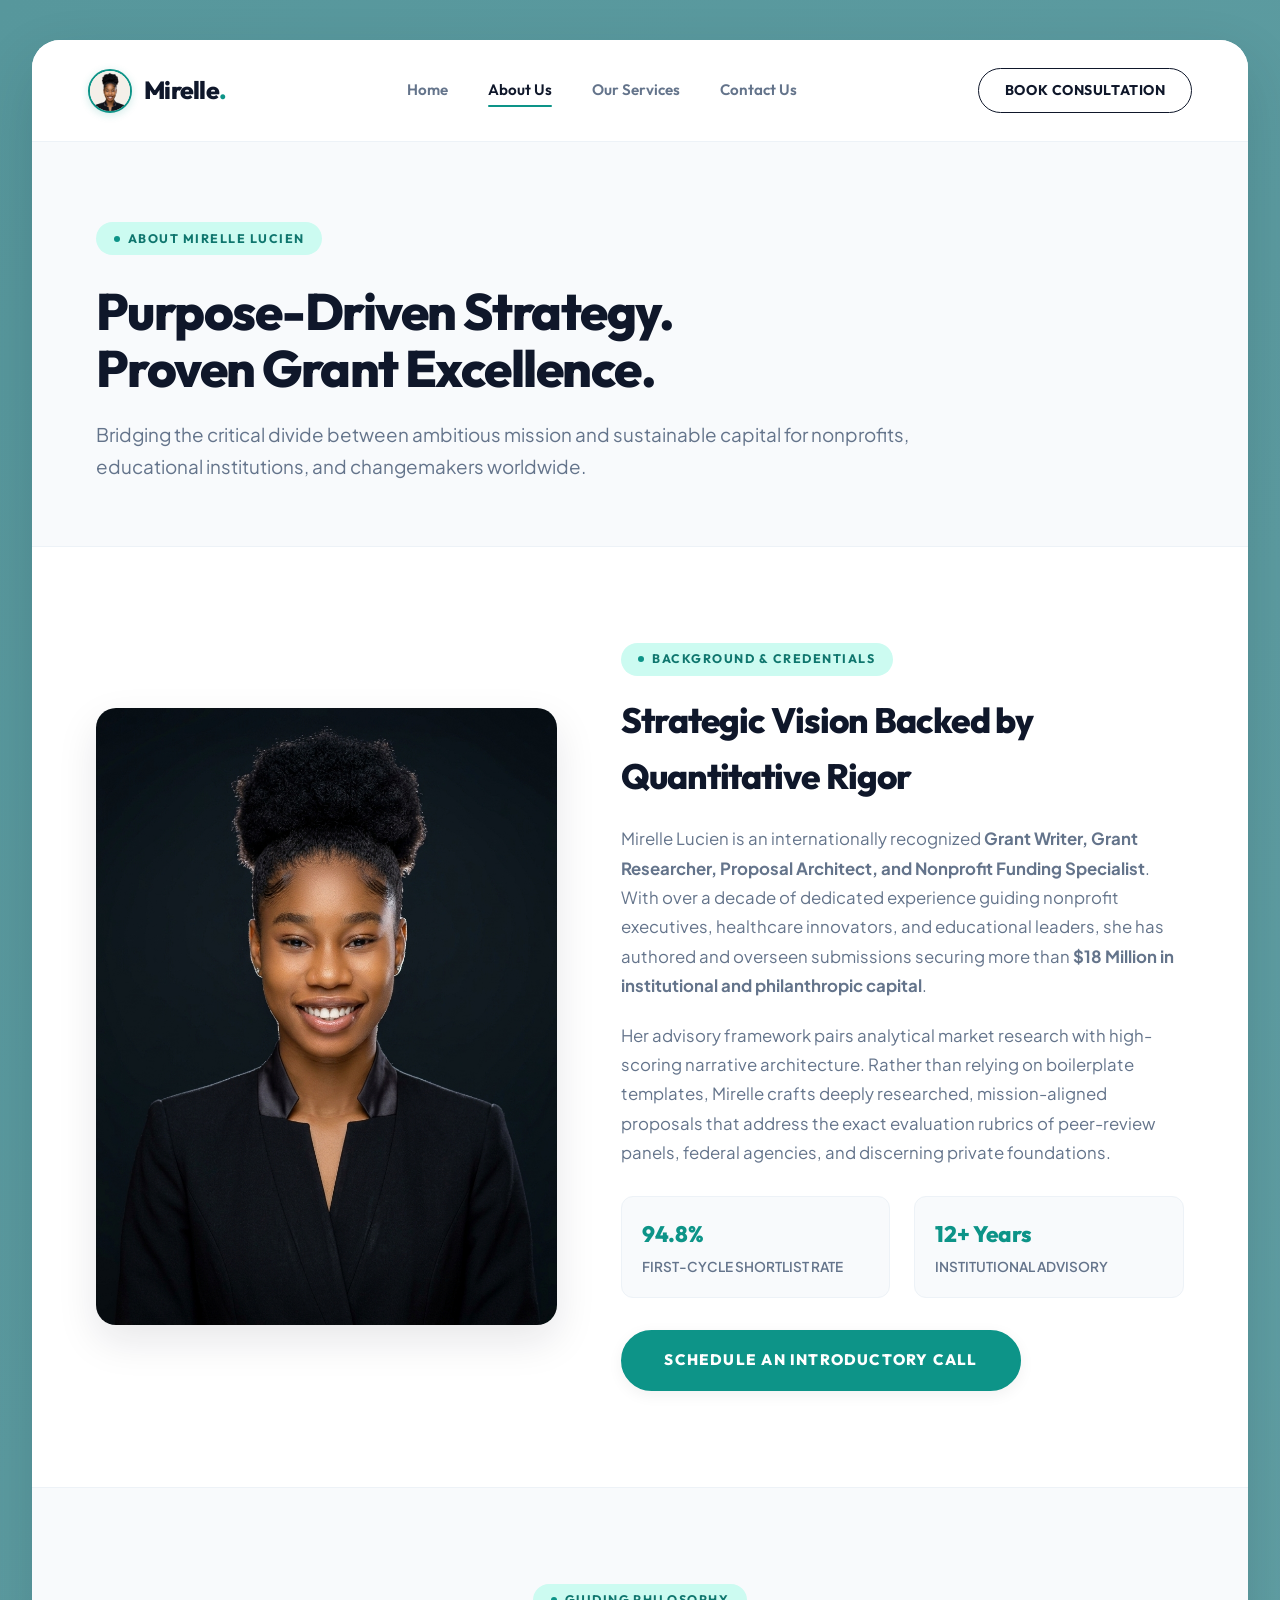
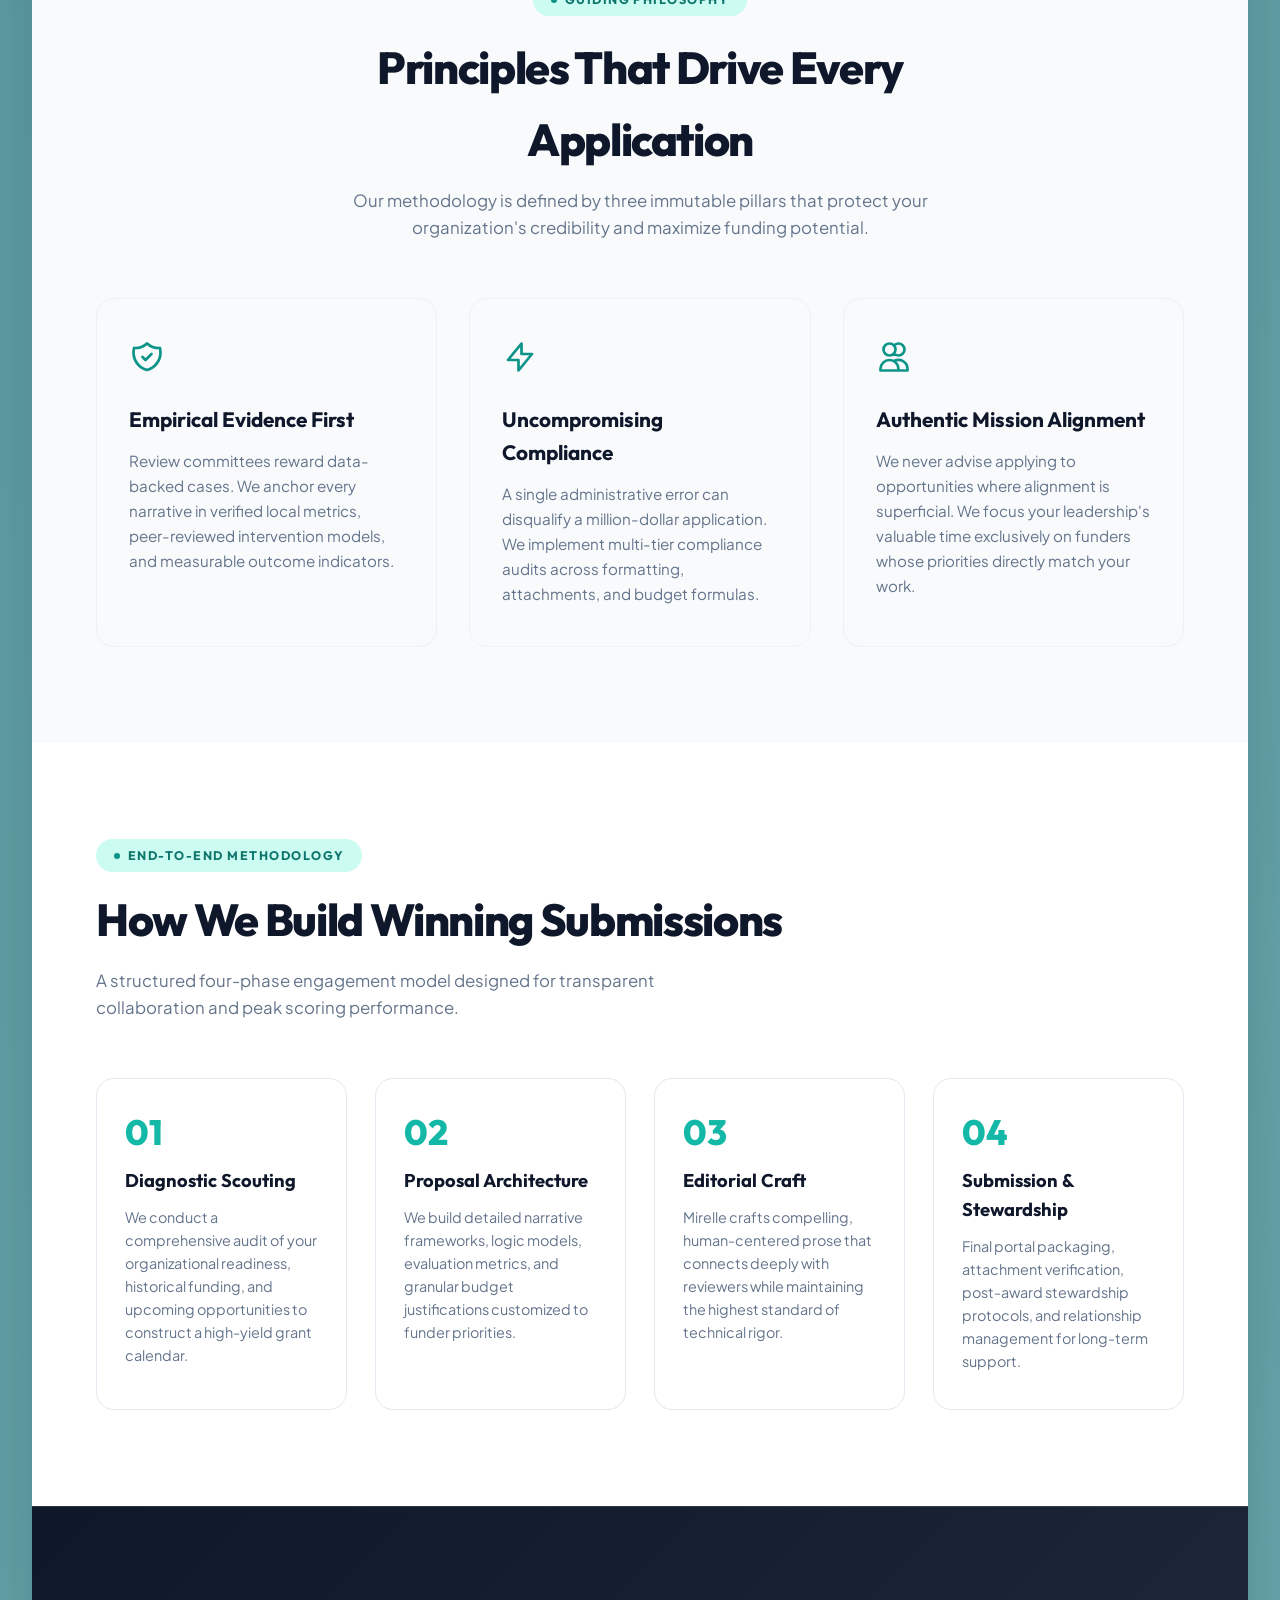
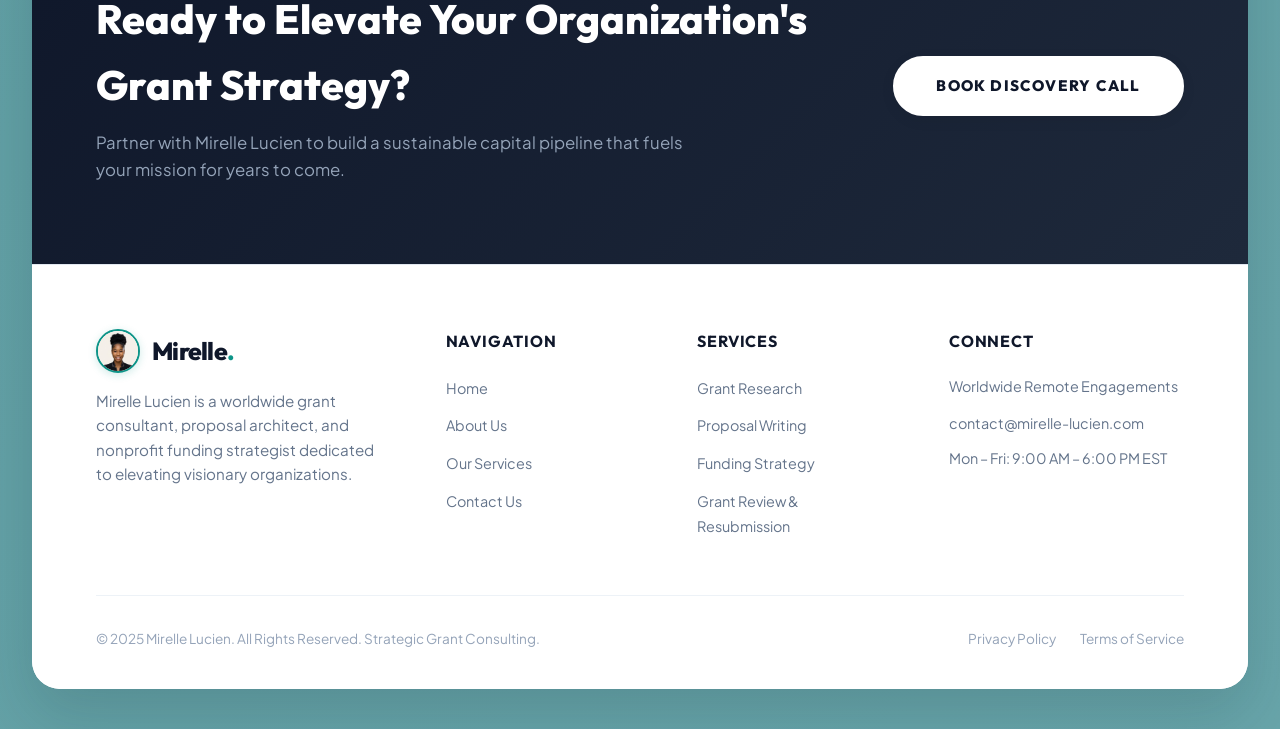
==== commit 96b7a4ec: "feat: replace splash backgrounds with clean portrait, embed portrait in logo, and add topical corpor" ====
--- a/about.html
+++ b/about.html
@@ -24,7 +24,9 @@
       <header class="site-header" id="siteHeader">
         <div class="header-container">
           <a href="index.html" class="brand-logo" aria-label="Mirelle Lucien Homepage">
-            <span class="logo-bubble-accent" aria-hidden="true"></span>
+            <span class="logo-avatar-wrap">
+              <img src="assets/images/mirelle-clean-portrait.jpg" alt="Mirelle Lucien" class="logo-avatar-img">
+            </span>
             <span class="logo-text">Mirelle<span class="logo-dot">.</span></span>
           </a>
 
@@ -51,7 +53,9 @@
       <aside class="mobile-nav-drawer" id="mobileNavDrawer" aria-label="Mobile Navigation">
         <div class="drawer-header">
           <a href="index.html" class="brand-logo">
-            <span class="logo-bubble-accent" aria-hidden="true"></span>
+            <span class="logo-avatar-wrap">
+              <img src="assets/images/mirelle-clean-portrait.jpg" alt="Mirelle Lucien" class="logo-avatar-img">
+            </span>
             <span class="logo-text">Mirelle<span class="logo-dot">.</span></span>
           </a>
           <button class="drawer-close" id="mobileMenuClose" aria-label="Close menu">&times;</button>
@@ -264,7 +268,9 @@
         <div class="footer-top-grid">
           <div>
             <a href="index.html" class="brand-logo" aria-label="Mirelle Lucien Homepage">
-              <span class="logo-bubble-accent" aria-hidden="true"></span>
+              <span class="logo-avatar-wrap">
+                <img src="assets/images/mirelle-clean-portrait.jpg" alt="Mirelle Lucien" class="logo-avatar-img">
+              </span>
               <span class="logo-text">Mirelle<span class="logo-dot">.</span></span>
             </a>
             <p class="footer-brand-p">
--- a/styles.css
+++ b/styles.css
@@ -142,35 +142,51 @@
   justify-content: space-between;
 }
 
-/* Reference Style Logo ("Portfo." Style with Teal Bubble) */
+/* Brand Logo with Mirelle's Circular Portrait */
 .brand-logo {
   display: flex;
   align-items: center;
-  gap: 0.2rem;
+  gap: 0.75rem;
   position: relative;
-}
-
-.logo-bubble-accent {
-  width: 38px;
-  height: 38px;
-  background: var(--teal-primary);
+  text-decoration: none;
+}
+
+.logo-avatar-wrap {
+  width: 44px;
+  height: 44px;
   border-radius: 50%;
-  position: absolute;
-  left: -8px;
-  top: 50%;
-  transform: translateY(-50%);
-  opacity: 0.85;
-  z-index: 1;
+  overflow: hidden;
+  border: 2px solid var(--teal-primary);
+  box-shadow: 0 2px 8px rgba(13, 148, 136, 0.2);
+  flex-shrink: 0;
+  display: flex;
+  align-items: center;
+  justify-content: center;
+  background: #ffffff;
+  transition: var(--ease-smooth);
+}
+
+.brand-logo:hover .logo-avatar-wrap {
+  transform: scale(1.05);
+  border-color: var(--teal-dark);
+}
+
+.logo-avatar-img {
+  width: 100%;
+  height: 100%;
+  object-fit: cover;
+  object-position: center top;
+  display: block;
 }
 
 .logo-text {
   font-family: var(--font-heading);
-  font-size: 1.6rem;
+  font-size: 1.55rem;
   font-weight: 800;
   letter-spacing: -0.03em;
   color: var(--text-main);
   position: relative;
-  z-index: 2;
+  line-height: 1;
 }
 
 .logo-dot {
@@ -440,21 +456,27 @@
 .hero-visual-frame {
   position: relative;
   width: 100%;
-  max-width: 580px;
-  border-radius: var(--radius-md);
-  overflow: visible;
-  transition: transform 0.5s cubic-bezier(0.16, 1, 0.3, 1);
+  max-width: 520px;
+  border-radius: 24px;
+  overflow: hidden;
+  box-shadow: 0 20px 50px rgba(15, 23, 42, 0.1);
+  border: 1px solid rgba(226, 232, 240, 0.8);
+  background: #ffffff;
+  transition: transform 0.5s cubic-bezier(0.16, 1, 0.3, 1), box-shadow 0.5s ease;
 }
 
 .hero-visual-frame:hover {
-  transform: scale(1.01);
-}
-
+  transform: translateY(-4px);
+  box-shadow: 0 25px 60px rgba(13, 148, 136, 0.15);
+}
+
+.hero-portrait-img,
 .hero-splash-img {
   width: 100%;
   height: auto;
-  border-radius: var(--radius-md);
-  filter: contrast(1.02);
+  display: block;
+  object-fit: cover;
+  border-radius: 24px;
 }
 
 /* Vertical Social Icons (Matching Reference Right Side) */
